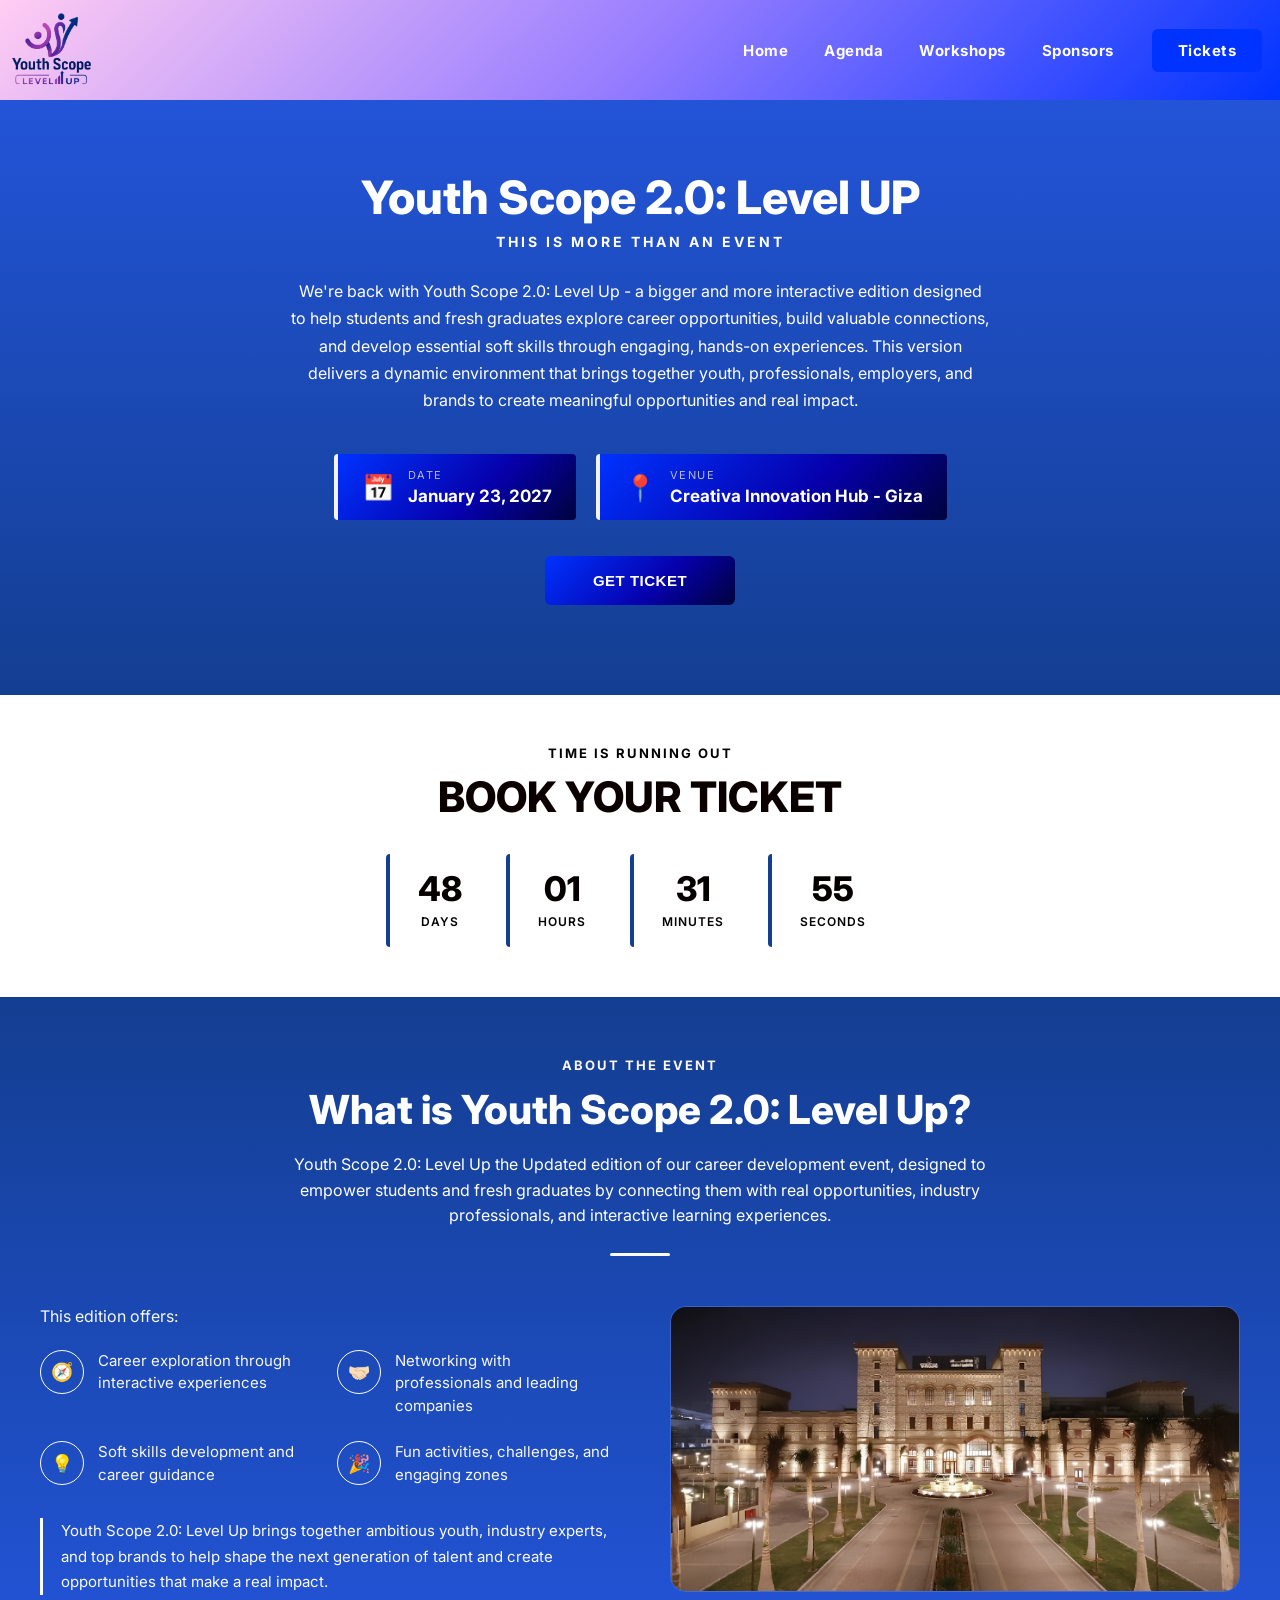
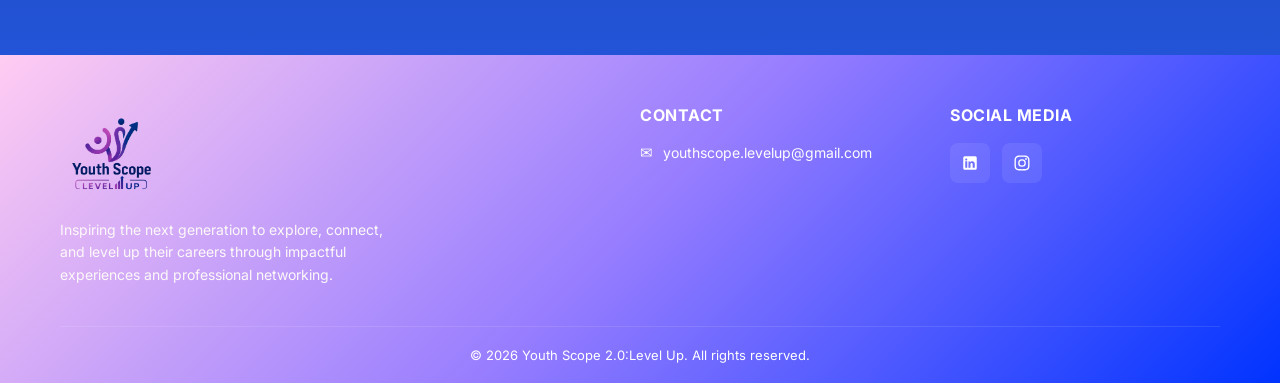
==== index.html @ f7a3f31f "Add files via upload" ====
<!DOCTYPE html>
<html lang="en">
<head>
    <link rel="icon" type="image/png" href="YSlogo.png">
    <meta charset="UTF-8">
    <meta name="viewport" content="width=device-width, initial-scale=1.0">
    <title>Youth Scope 2.0:Level Up</title>
    <link rel="stylesheet" href="homestyle.css">
    <link href="https://fonts.googleapis.com/css2?family=Inter:wght@400;600;700;800&display=swap" rel="stylesheet">
</head>
<body class="body">
<!-- header = logo + agenda + sponsors + tickets  -->
   <header>
    <img src="YSlogo.png" alt="Youth Scope: Level Up" class="eventlogo">
  <button class="menu-toggle" id="menuToggle">☰</button>
  <nav class="nav-links" id="navLinks">
    <a href="index.html"><h4>Home</h4></a>
    <a href="agenda.html"><h4>Agenda</h4></a>
    <a href="workshops.html"><h4>Workshops</h4></a>
    <a href="sponsors.html"><h4>Sponsors</h4></a>
    <a href="tickets.html"><h4>Tickets</h4></a>
  </nav>
</header>
<div class="hero-section-wrapper">
  <section class="hero-section">
    <div class="hero-content">
      

      <h1 class="hero-title">Youth Scope 2.0: Level UP</h1>
      <p class="hero-subtitle">THIS IS MORE THAN AN EVENT</p>

      <p class="hero-description">
        We're back with Youth Scope 2.0: Level Up - a bigger and more interactive
        edition designed to help students and fresh graduates explore career
        opportunities, build valuable connections, and develop essential soft
        skills through engaging, hands-on experiences. This version delivers a
        dynamic environment that brings together youth, professionals,
        employers, and brands to create meaningful opportunities and real impact.
      </p>

      <div class="hero-badges">
        <div class="badge">
          <span class="badge-icon">📅</span>
          <div class="badge-text">
            <span class="badge-label">DATE</span>
            <span class="badge-value">January 23, 2027</span>
          </div>
        </div>

        <div class="badge">
          <span class="badge-icon">📍</span>
          <div class="badge-text">
            <span class="badge-label">VENUE</span>
            <span class="badge-value">Creativa Innovation Hub - Giza</span>
          </div>
        </div>
      </div>

      <button class="ticket-btn" onclick="window.location.href='tickets.html'">GET TICKET</button>
    </div>
  </section>
</div>
<div id="2" class="countdown-section">
  <p class="countdown-label">TIME IS RUNNING OUT</p>
  <h2 class="countdown-title">BOOK YOUR TICKET</h2>

  <div class="countdown-boxes">
    <div class="countdown-box">
      <span class="countdown-number" id="days">00</span>
      <span class="countdown-text">DAYS</span>
    </div>
    <div class="countdown-box">
      <span class="countdown-number" id="hours">00</span>
      <span class="countdown-text">HOURS</span>
    </div>
    <div class="countdown-box">
      <span class="countdown-number" id="minutes">00</span>
      <span class="countdown-text">MINUTES</span>
    </div>
    <div class="countdown-box">
      <span class="countdown-number" id="seconds">00</span>
      <span class="countdown-text">SECONDS</span>
    </div>
  </div>
</div>
<div class="about-section">
  <div class="about-header">
    <p class="about-label">ABOUT THE EVENT</p>
    <h2 class="about-title">What is Youth Scope 2.0: Level Up?</h2>
    <p class="about-subtitle">
      Youth Scope 2.0: Level Up the Updated edition of our career development
      event, designed to empower students and fresh graduates by connecting
      them with real opportunities, industry professionals, and interactive
      learning experiences.
    </p>
    <div class="about-divider"></div>
  </div>

  <div class="about-content">
    <div class="about-text">
      <p class="about-intro">This edition offers:</p>

      <div class="feature-grid">
        <div class="feature-item">
          <div class="feature-icon">🧭</div>
          <p>Career exploration through interactive experiences</p>
        </div>
        <div class="feature-item">
          <div class="feature-icon">🤝🏻</div>
          <p>Networking with professionals and leading companies</p>
        </div>
        <div class="feature-item">
          <div class="feature-icon">💡</div>
          <p>Soft skills development and career guidance</p>
        </div>
        <div class="feature-item">
          <div class="feature-icon">🎉</div>
          <p>Fun activities, challenges, and engaging zones</p>
        </div>
      </div>

      <blockquote class="about-quote">
        Youth Scope 2.0: Level Up  brings together ambitious youth, industry
        experts, and top brands to help shape the next generation of talent
        and create opportunities that make a real impact.
      </blockquote>
    </div>

    <div class="about-image">
      <img src="ysvenue.png" alt="Youth Scope Event" />
    </div>
  </div>
</div>
<!-- footer -->
 <footer class="site-footer">
  <div class="footer-content">
    <div class="footer-col footer-about">
      <img src="YSlogo.png" alt="youth scope" class="footer-logo">
      <p>
        Inspiring the next generation to explore, connect, and level up their careers through impactful experiences and professional networking.
      </p>
    </div>

    <div class="footer-col">
      <h4>CONTACT</h4>
      <p class="footer-contact">
        <span class="icon">✉</span> youthscope.levelup@gmail.com
      </p>
    </div>

    <div class="footer-col">
      <h4>SOCIAL MEDIA</h4>
      <div class="social-icons">
        <a href="#" class="social-icon">
          <svg width="18" height="18" viewBox="0 0 24 24" fill="white"><path d="M19 3a2 2 0 012 2v14a2 2 0 01-2 2H5a2 2 0 01-2-2V5a2 2 0 012-2h14zM8.34 18.34V9.75H5.67v8.59h2.67zM7 8.6c.86 0 1.4-.57 1.4-1.28-.02-.73-.54-1.28-1.38-1.28-.84 0-1.4.55-1.4 1.28 0 .71.54 1.28 1.36 1.28H7zm11.34 9.74v-4.79c0-2.56-1.37-3.76-3.2-3.76-1.47 0-2.13.81-2.5 1.38v-1.18h-2.67c.04.75 0 8.35 0 8.35h2.67v-4.66c0-.25.02-.5.09-.68.2-.5.66-1.03 1.43-1.03 1.01 0 1.41.77 1.41 1.9v4.47h2.77z"/></svg>
        </a>
        <a href="https://www.instagram.com/youthscope.levelup" class="social-icon">
          <svg width="18" height="18" viewBox="0 0 24 24" fill="white"><path d="M12 2c-2.72 0-3.06.01-4.12.06-1.06.05-1.79.22-2.43.47-.66.26-1.22.6-1.77 1.16-.56.55-.9 1.11-1.16 1.77-.25.64-.42 1.37-.47 2.43C2 8.94 2 9.28 2 12s.01 3.06.06 4.12c.05 1.06.22 1.79.47 2.43.26.66.6 1.22 1.16 1.77.55.56 1.11.9 1.77 1.16.64.25 1.37.42 2.43.47C8.94 22 9.28 22 12 22s3.06-.01 4.12-.06c1.06-.05 1.79-.22 2.43-.47.66-.26 1.22-.6 1.77-1.16.56-.55.9-1.11 1.16-1.77.25-.64.42-1.37.47-2.43.05-1.06.06-1.4.06-4.12s-.01-3.06-.06-4.12c-.05-1.06-.22-1.79-.47-2.43-.26-.66-.6-1.22-1.16-1.77-.55-.56-1.11-.9-1.77-1.16-.64-.25-1.37-.42-2.43-.47C15.06 2 14.72 2 12 2zm0 1.8c2.67 0 2.99.01 4.04.06.98.04 1.5.21 1.86.35.47.18.8.4 1.15.75.35.35.57.68.75 1.15.14.36.31.88.35 1.86.05 1.05.06 1.37.06 4.04s-.01 2.99-.06 4.04c-.04.98-.21 1.5-.35 1.86-.18.47-.4.8-.75 1.15-.35.35-.68.57-1.15.75-.36.14-.88.31-1.86.35-1.05.05-1.37.06-4.04.06s-2.99-.01-4.04-.06c-.98-.04-1.5-.21-1.86-.35-.47-.18-.8-.4-1.15-.75-.35-.35-.57-.68-.75-1.15-.14-.36-.31-.88-.35-1.86C3.8 14.99 3.8 14.67 3.8 12s.01-2.99.06-4.04c.04-.98.21-1.5.35-1.86.18-.47.4-.8.75-1.15.35-.35.68-.57 1.15-.75.36-.14.88-.31 1.86-.35C9.01 3.8 9.33 3.8 12 3.8zm0 3.06a5.14 5.14 0 100 10.28 5.14 5.14 0 000-10.28zm0 8.48a3.34 3.34 0 110-6.68 3.34 3.34 0 010 6.68zm6.54-8.68a1.2 1.2 0 11-2.4 0 1.2 1.2 0 012.4 0z"/></svg>
        </a>
      </div>
    </div>
  </div>

  <div class="footer-bottom">
    <p>© 2026 Youth Scope 2.0:Level Up. All rights reserved.</p>
  </div>
</footer>
<script src="homescript.js"></script>
<script>
  document.getElementById("menuToggle")?.addEventListener("click", function () {
    document.getElementById("navLinks")?.classList.toggle("active");
  });
</script>
</body>
</html>
---- homestyle.css ----
* {
  margin: 0;
  padding: 0;
  box-sizing: border-box;
}

html, body {
  width: 100%;
  overflow-x: hidden;
}

body {
  font-family: 'Inter', -apple-system, BlinkMacSystemFont, "Segoe UI", sans-serif;
}
header {
  display: flex;
  align-items: center;
  justify-content: space-between;
background: linear-gradient(135deg, #ffccf2 0%, #977dff 50%, #0033FF 100%);}

.eventlogo {
  height: 100px;
  width: auto;
}

header h4 {
  color: #ffffff;
  font-size: 15px;
  font-weight: 700;
  letter-spacing: 0.5px;
  margin: 0 18px;
  cursor: pointer;
  transition: color 0.2s ease;
}

header h4:hover {
  color: lab(76% 1.76 4.03);
}


.nav-links a:last-child h4 {
  background: #0033FF;
  color: #ffffff;
  padding: 12px 26px;
  border-radius: 6px;
  margin-left: 20px;
}

.nav-links {
  display: flex;
  align-items: center;
}

.hero-section-wrapper {
  width: 100%;
  background: linear-gradient(180deg, #2354D8 0%, #133E91 100%);
}


.hero-section {
  text-align: center;
  padding: 70px 20px 90px;
  max-width: 900px;
  margin: 0 auto;
}

.hero-tag {
  display: inline-block;
  background: #ff7a1a;
  color: #ffffff;
  font-size: 12px;
  font-weight: 700;
  letter-spacing: 1px;
  padding: 8px 18px;
  border-radius: 4px;
  margin-bottom: 24px;
}
.hero-title {
  font-size: 46px;
  font-weight: 800;
  color: #ffffff;
  margin: 0 0 8px;
  line-height: 1.2;
}

.hero-subtitle {
  font-size: 14px;
  font-weight: 700;
  letter-spacing: 3px;
  color: #ffffff;
  margin-bottom: 28px;
}

.hero-description {
  color: #ffffff;
  font-size: 16px;
  line-height: 1.7;
  max-width: 700px;
  margin: 0 auto 40px;
}
.hero-badges {
  display: flex;
  justify-content: center;
  flex-wrap: wrap;
  gap: 20px;
  margin-bottom: 36px;
}
.badge {
  display: flex;
  align-items: center;
  gap: 14px;
  background: linear-gradient(135deg, #0033FF 0%, #0600AB 100%);
  border-left: 4px solid #ff7a1a;
  padding: 14px 24px;
  border-radius: 4px;
}

.badge-icon {
  font-size: 26px;
}

.badge-text {
  display: flex;
  flex-direction: column;
  text-align: left;
}

.badge-label {
  font-size: 11px;
  letter-spacing: 1.5px;
  color: #b8bcc8;
  text-transform: uppercase;
  margin-bottom: 4px;
}

.badge-value {
  font-size: 17px;
  font-weight: 700;
  color: #ffffff;
}

.ticket-btn {
  background: linear-gradient(135deg, #0033FF, #2354D8);
  color: #ffffff;
  font-weight: 700;
  font-size: 15px;
  letter-spacing: 0.5px;
  border: none;
  padding: 16px 48px;
  border-radius: 6px;
  cursor: pointer;
  transition: background 0.2s ease, transform 0.15s ease;
}

.ticket-btn:hover {
  transform: translateY(-2px);
}


.event-info-section {
  display: flex;
  flex-direction: column;
  align-items: center;
  gap: 32px;
  padding: 40px 20px;
}

.info-badges {
  display: flex;
  flex-wrap: wrap;
  justify-content: center;
  gap: 20px;
}

.badge {
  display: flex;
  align-items: center;
  gap: 14px;
  background: linear-gradient(135deg, #0033FF 0%, #0600AB 60%, #00033D 100%);
  border-left: 4px solid #f5f2f2;
  padding: 14px 24px;
  border-radius: 4px;
  backdrop-filter: blur(4px);
}

.badge-icon {
  font-size: 26px;
}

.badge-text {
  display: flex;
  flex-direction: column;
}

.badge-label {
  font-size: 11px;
  letter-spacing: 1.5px;
  color: #b8bcc8;
  text-transform: uppercase;
  margin-bottom: 4px;
}

.badge-value {
  font-size: 17px;
  font-weight: 700;
  color: #ffffff;
}

.ticket-btn {
  background:linear-gradient(135deg, #0033FF 0%, #0600AB 60%, #00033D 100%);
  color: #ffffff;
  font-weight: 700;
  font-size: 15px;
  letter-spacing: 0.5px;
  border: none;
  padding: 16px 48px;
  border-radius: 6px;
  cursor: pointer;
  transition: background 0.2s ease, transform 0.15s ease;
}

.ticket-btn:hover {
  background: #304ce9;
  transform: translateY(-2px);
}

/* counter */
.countdown-section {
  text-align: center;
  padding: 50px 20px;
}

.countdown-label {
  color: #000000;
  font-size: 13px;
  font-weight: 700;
  letter-spacing: 2px;
  margin-bottom: 10px;
}

.countdown-title {
  color: #0a0000;
  font-size: 42px;
  font-weight: 800;
  margin-bottom: 32px;
}

.countdown-boxes {
  display: flex;
  justify-content: center;
  gap: 16px;
  flex-wrap: wrap;
}

.countdown-box {
  background: rgba(255, 255, 255, 0.08);
  border-left: 4px solid #133E91;
  padding: 18px 28px;
  border-radius: 4px;
  min-width: 90px;
  display: flex;
  flex-direction: column;
  align-items: center;
  backdrop-filter: blur(4px);
}

.countdown-number {
  font-size: 34px;
  font-weight: 800;
  color: #050000;
  line-height: 1;
  margin-bottom: 8px;
}

.countdown-text {
  font-size: 12px;
  font-weight: 600;
  letter-spacing: 1px;
  color: #000103;
}

.about-section {
  background: linear-gradient(180deg, #133E91 0%, #2354D8 100%);
  color: #ffffff;
  padding: 60px 40px;
}

.about-header {
  text-align: center;
  max-width: 700px;
  margin: 0 auto 50px;
}

.about-label {
  color: #fcf7f4;
  font-size: 13px;
  font-weight: 700;
  letter-spacing: 2px;
  margin-bottom: 12px;
}

.about-title {
  font-size: 40px;
  font-weight: 800;
  margin-bottom: 18px;
}

.about-subtitle {
  color: #ffffff;
  font-size: 16px;
  line-height: 1.6;
}

.about-divider {
  width: 60px;
  height: 3px;
  background: #fcfbfa;
  margin: 24px auto 0;
  border-radius: 2px;
}

.about-content {
  display: flex;
  gap: 60px;
  max-width: 1200px;
  margin: 0 auto;
  align-items: flex-start;
  flex-wrap: wrap;
}

.about-text {
  flex: 1;
  min-width: 300px;
}

.about-intro {
  color: #f7f8f8;
  font-size: 16px;
  margin-bottom: 24px;
}

.feature-grid {
  display: grid;
  grid-template-columns: 1fr 1fr;
  gap: 24px;
  margin-bottom: 32px;
}

.feature-item {
  display: flex;
  align-items: flex-start;
  gap: 14px;
}

.feature-icon {
  width: 44px;
  height: 44px;
  min-width: 44px;
  border: 1px solid #fcfcfc;
  border-radius: 50%;
  display: flex;
  align-items: center;
  justify-content: center;
  font-size: 18px;
}

.feature-item p {
  color: #f7f7f7;
  font-size: 15px;
  line-height: 1.5;
  margin: 0;
}

.about-quote {
  border-left: 3px solid #fdfdfd;
  padding-left: 18px;
  margin: 0;
  color: #fcfcfc;
  font-size: 15px;
  line-height: 1.7;
  font-style: normal;
}

.about-image {
  flex: 1;
  min-width: 300px;
}

.about-image img {
  width: 100%;
  height: 100%;
  object-fit: cover;
  border-radius: 16px;
  border: 1px solid rgba(255, 255, 255, 0.15);
  display: block;
}

@media (max-width: 700px) {
  .feature-grid {
    grid-template-columns: 1fr;
  }
}
/* footer */
.site-footer {
background: linear-gradient(135deg, #ffccf2 0%, #977dff 50%, #0033FF 100%);
  padding: 50px 60px 0;
  color: #ffffff;
}

.footer-content {
  display: flex;
  justify-content: space-between;
  flex-wrap: wrap;
  gap: 40px;
  padding-bottom: 40px;
}

.footer-col {
  flex: 1;
  min-width: 220px;
}

.footer-about {
  flex: 2;
  min-width: 280px;
}

.footer-logo {
  height: 100px;
  margin-bottom: 10px;
}

.footer-about p {
  color: #fdf9f9;
  font-size: 14px;
  line-height: 1.6;
  max-width: 340px;
}

.footer-col h4 {
  font-size: 16px;
  font-weight: 700;
  letter-spacing: 0.5px;
  margin-bottom: 18px;
}

.footer-contact {
  display: flex;
  align-items: center;
  gap: 10px;
  color: #fdfdfd;
  font-size: 14px;
}

.footer-contact .icon {
  font-size: 15px;
}

.social-icons {
  display: flex;
  gap: 12px;
}

.social-icon {
  width: 40px;
  height: 40px;
  background: rgba(255, 255, 255, 0.08);
  border-radius: 8px;
  display: flex;
  align-items: center;
  justify-content: center;
  transition: background 0.2s ease;
}

.social-icon:hover {
  background: rgba(255, 255, 255, 0.18);
}

.footer-bottom {
  border-top: 1px solid rgba(255, 255, 255, 0.1);
  padding: 20px 0;
  text-align: center;
}

.footer-bottom p {
  color: #ffffff;
  font-size: 13px;
  margin: 0;
}
/* ============================================================
   MOBILE RESPONSIVE - shared across all pages
   ============================================================ */

/* Nav links should not look like plain blue links */
header nav a {
  text-decoration: none;
}

.menu-toggle {
  display: none;
  background: none;
  border: none;
  color: #ffffff;
  font-size: 26px;
  cursor: pointer;
}

@media (max-width: 768px) {
  header {
    flex-wrap: wrap;
    padding: 12px 20px;
  }

  .eventlogo {
    height: 55px;
  }

  .menu-toggle {
    display: block;
  }

  .nav-links {
    display: none;
    flex-direction: column;
    width: 100%;
    margin-top: 12px;
    align-items: flex-start;
  }

  .nav-links.active {
    display: flex;
  }

  .nav-links h4 {
    margin: 10px 0;
  }
}

@media (max-width: 600px) {
  .hero-title {
    font-size: 28px;
  }

  .hero-description {
    font-size: 14px;
  }

  .hero-badges {
    flex-direction: column;
    align-items: center;
  }

  .about-title {
    font-size: 28px;
  }

  .form-container {
    padding: 30px 24px;
    margin: 30px 16px;
  }

  .radio-group {
    flex-direction: column;
    gap: 12px;
  }

  .sponsor-grid {
    gap: 16px;
  }

  .sponsor-card {
    width: 140px;
  }

  .workshops-title,
  .agenda-title {
    font-size: 26px;
  }
}
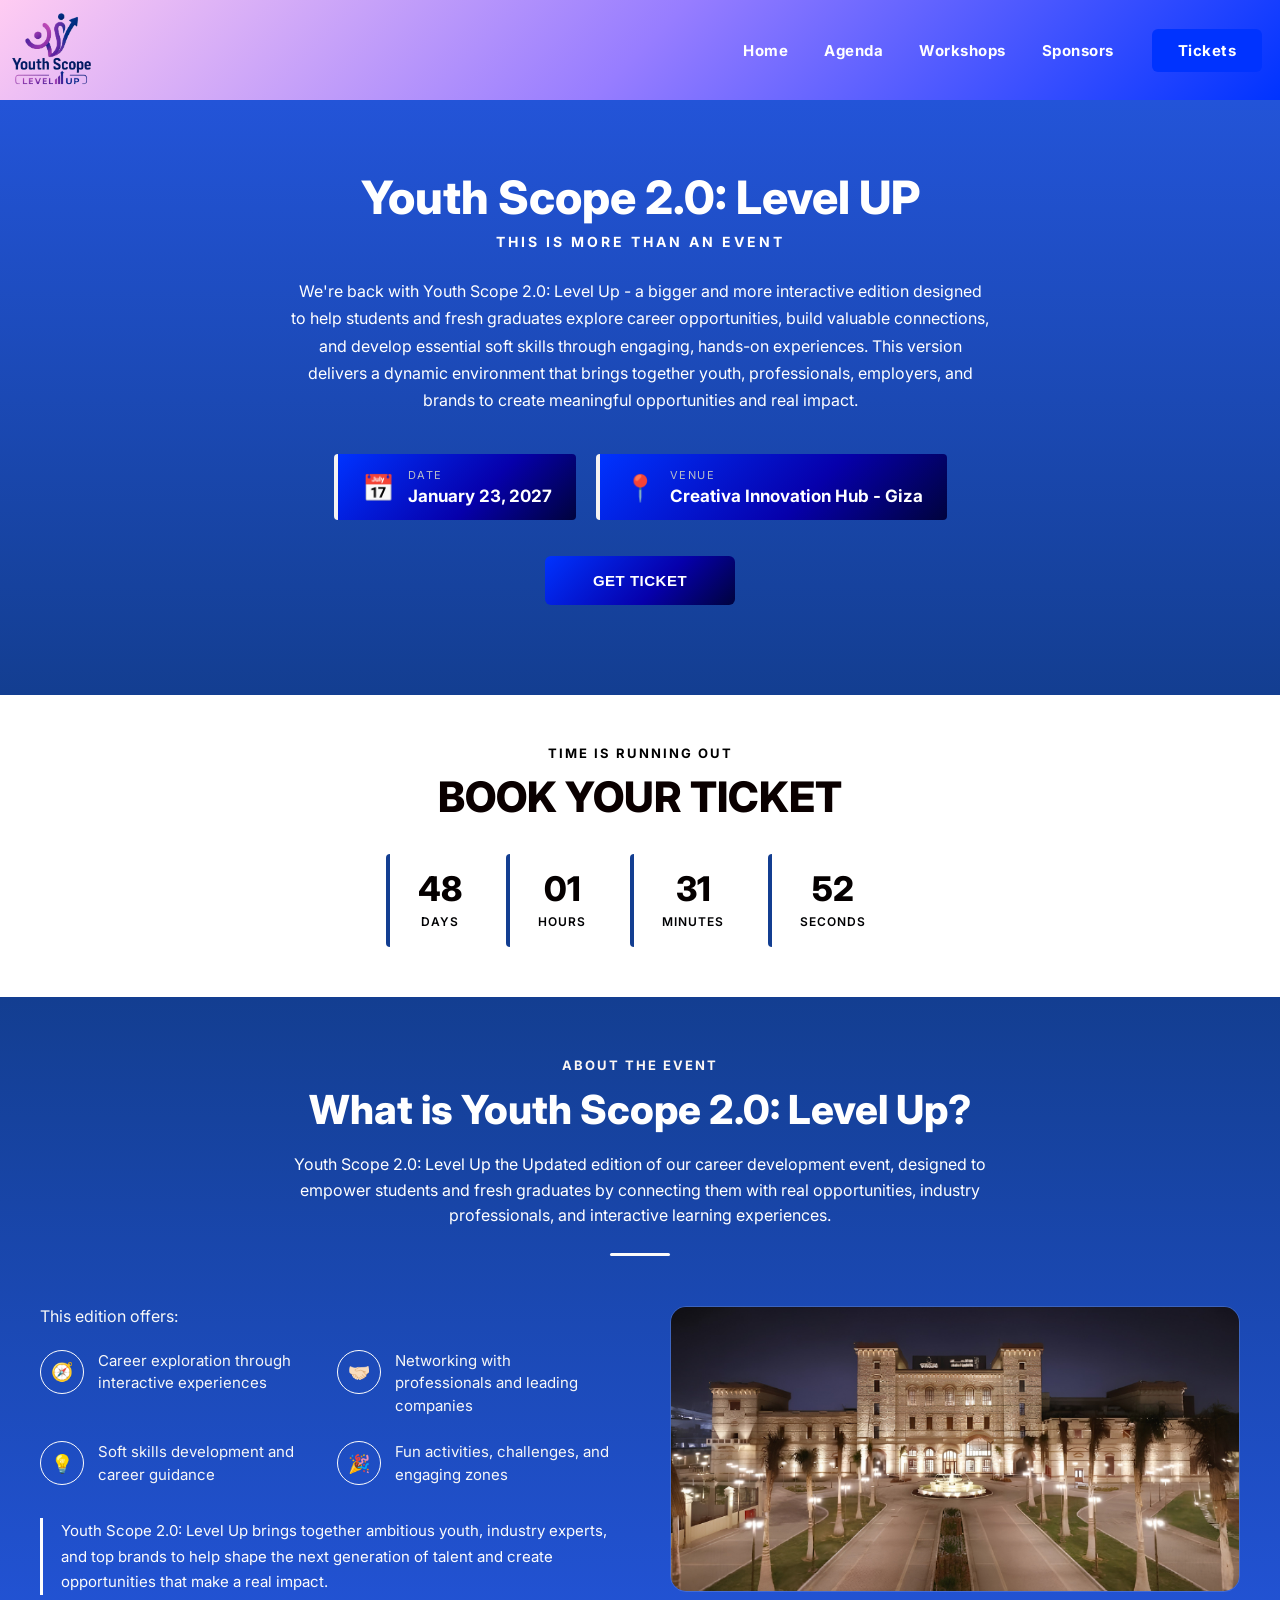
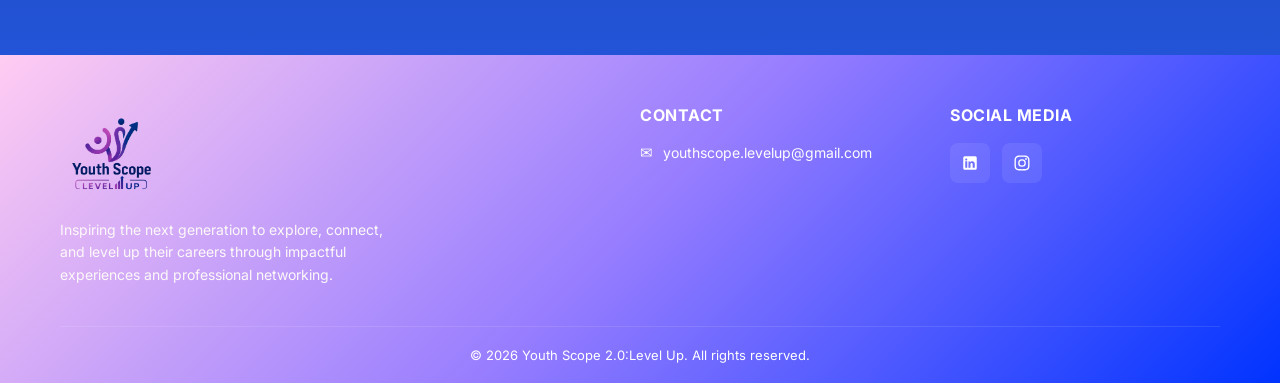
==== commit 304cf7b2: "Update LinkedIn link in footer social icons" ====
--- a/index.html
+++ b/index.html
@@ -151,7 +151,7 @@
     <div class="footer-col">
       <h4>SOCIAL MEDIA</h4>
       <div class="social-icons">
-        <a href="#" class="social-icon">
+        <a href="www.linkedin.com/in/youthscope-levelup" class="social-icon">
           <svg width="18" height="18" viewBox="0 0 24 24" fill="white"><path d="M19 3a2 2 0 012 2v14a2 2 0 01-2 2H5a2 2 0 01-2-2V5a2 2 0 012-2h14zM8.34 18.34V9.75H5.67v8.59h2.67zM7 8.6c.86 0 1.4-.57 1.4-1.28-.02-.73-.54-1.28-1.38-1.28-.84 0-1.4.55-1.4 1.28 0 .71.54 1.28 1.36 1.28H7zm11.34 9.74v-4.79c0-2.56-1.37-3.76-3.2-3.76-1.47 0-2.13.81-2.5 1.38v-1.18h-2.67c.04.75 0 8.35 0 8.35h2.67v-4.66c0-.25.02-.5.09-.68.2-.5.66-1.03 1.43-1.03 1.01 0 1.41.77 1.41 1.9v4.47h2.77z"/></svg>
         </a>
         <a href="https://www.instagram.com/youthscope.levelup" class="social-icon">
@@ -172,4 +172,4 @@
   });
 </script>
 </body>
-</html>+</html>
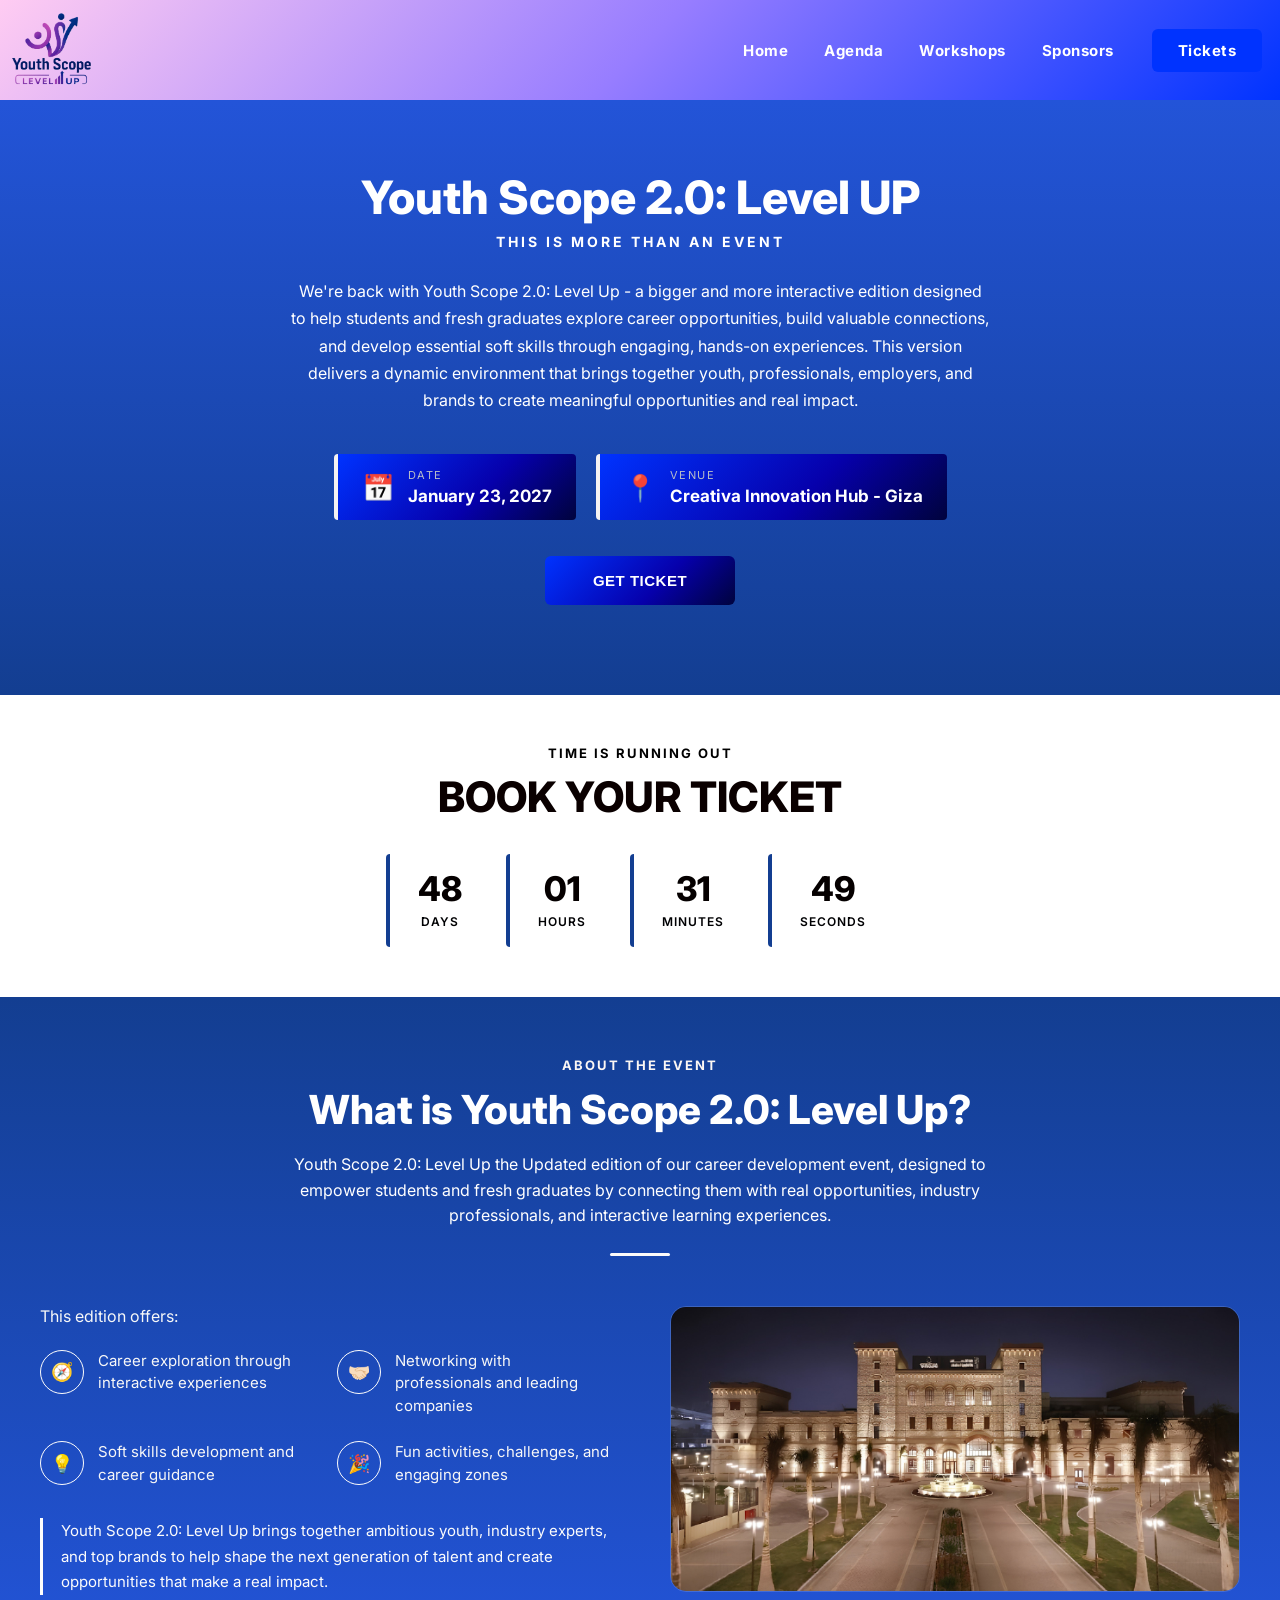
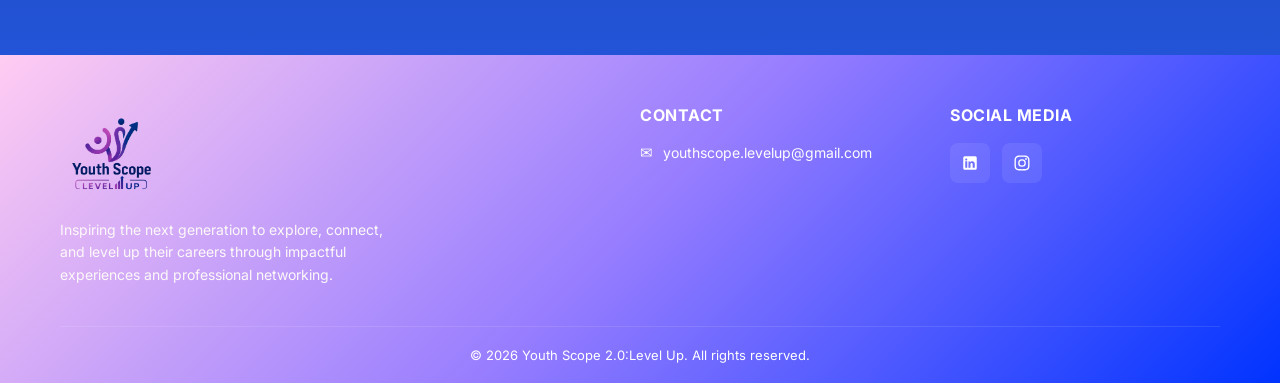
==== commit c3a2cc98: "Fix LinkedIn URL in footer social media links" ====
--- a/index.html
+++ b/index.html
@@ -151,7 +151,7 @@
     <div class="footer-col">
       <h4>SOCIAL MEDIA</h4>
       <div class="social-icons">
-        <a href="www.linkedin.com/in/youthscope-levelup" class="social-icon">
+        <a href="https://www.linkedin.com/in/youthscope-levelup" class="social-icon">
           <svg width="18" height="18" viewBox="0 0 24 24" fill="white"><path d="M19 3a2 2 0 012 2v14a2 2 0 01-2 2H5a2 2 0 01-2-2V5a2 2 0 012-2h14zM8.34 18.34V9.75H5.67v8.59h2.67zM7 8.6c.86 0 1.4-.57 1.4-1.28-.02-.73-.54-1.28-1.38-1.28-.84 0-1.4.55-1.4 1.28 0 .71.54 1.28 1.36 1.28H7zm11.34 9.74v-4.79c0-2.56-1.37-3.76-3.2-3.76-1.47 0-2.13.81-2.5 1.38v-1.18h-2.67c.04.75 0 8.35 0 8.35h2.67v-4.66c0-.25.02-.5.09-.68.2-.5.66-1.03 1.43-1.03 1.01 0 1.41.77 1.41 1.9v4.47h2.77z"/></svg>
         </a>
         <a href="https://www.instagram.com/youthscope.levelup" class="social-icon">
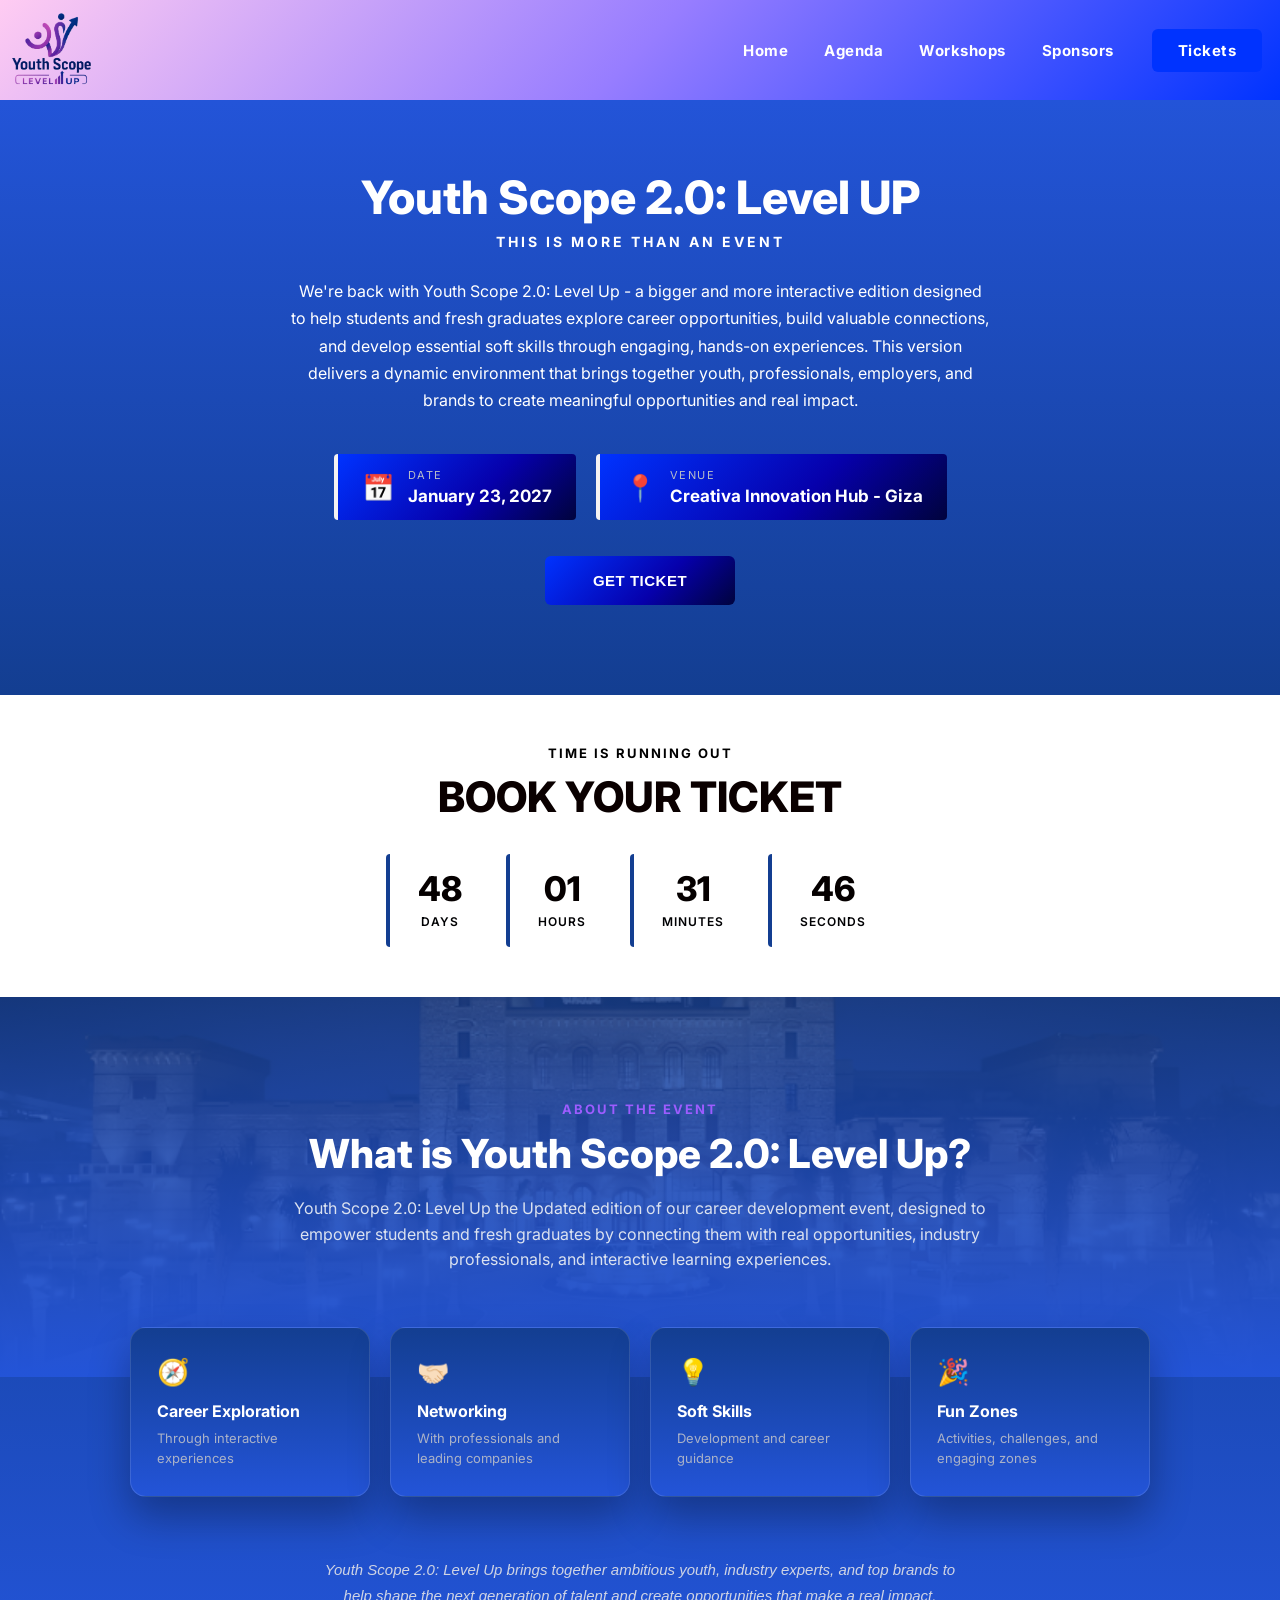
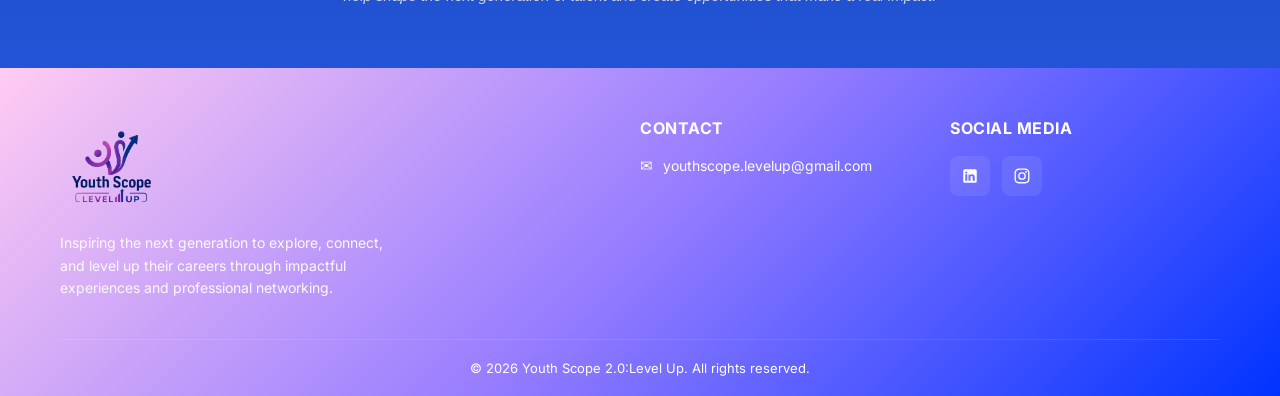
==== commit 521dc7cf: "Add files via upload" ====
--- a/index.html
+++ b/index.html
@@ -84,52 +84,47 @@
   </div>
 </div>
 <div class="about-section">
-  <div class="about-header">
-    <p class="about-label">ABOUT THE EVENT</p>
-    <h2 class="about-title">What is Youth Scope 2.0: Level Up?</h2>
-    <p class="about-subtitle">
-      Youth Scope 2.0: Level Up the Updated edition of our career development
-      event, designed to empower students and fresh graduates by connecting
-      them with real opportunities, industry professionals, and interactive
-      learning experiences.
-    </p>
-    <div class="about-divider"></div>
+  <div class="about-banner">
+    <div class="about-banner-content">
+      <p class="about-label">ABOUT THE EVENT</p>
+      <h2 class="about-title">What is Youth Scope 2.0: Level Up?</h2>
+      <p class="about-subtitle">
+        Youth Scope 2.0: Level Up the Updated edition of our career development
+        event, designed to empower students and fresh graduates by connecting
+        them with real opportunities, industry professionals, and interactive
+        learning experiences.
+      </p>
+    </div>
   </div>
 
-  <div class="about-content">
-    <div class="about-text">
-      <p class="about-intro">This edition offers:</p>
-
-      <div class="feature-grid">
-        <div class="feature-item">
-          <div class="feature-icon">🧭</div>
-          <p>Career exploration through interactive experiences</p>
-        </div>
-        <div class="feature-item">
-          <div class="feature-icon">🤝🏻</div>
-          <p>Networking with professionals and leading companies</p>
-        </div>
-        <div class="feature-item">
-          <div class="feature-icon">💡</div>
-          <p>Soft skills development and career guidance</p>
-        </div>
-        <div class="feature-item">
-          <div class="feature-icon">🎉</div>
-          <p>Fun activities, challenges, and engaging zones</p>
-        </div>
-      </div>
-
-      <blockquote class="about-quote">
-        Youth Scope 2.0: Level Up  brings together ambitious youth, industry
-        experts, and top brands to help shape the next generation of talent
-        and create opportunities that make a real impact.
-      </blockquote>
+  <div class="feature-grid">
+    <div class="feature-card">
+      <div class="feature-icon">🧭</div>
+      <h4>Career Exploration</h4>
+      <p>Through interactive experiences</p>
     </div>
-
-    <div class="about-image">
-      <img src="ysvenue.png" alt="Youth Scope Event" />
+    <div class="feature-card">
+      <div class="feature-icon">🤝🏻</div>
+      <h4>Networking</h4>
+      <p>With professionals and leading companies</p>
+    </div>
+    <div class="feature-card">
+      <div class="feature-icon">💡</div>
+      <h4>Soft Skills</h4>
+      <p>Development and career guidance</p>
+    </div>
+    <div class="feature-card">
+      <div class="feature-icon">🎉</div>
+      <h4>Fun Zones</h4>
+      <p>Activities, challenges, and engaging zones</p>
     </div>
   </div>
+
+  <blockquote class="about-quote">
+    Youth Scope 2.0: Level Up brings together ambitious youth, industry
+    experts, and top brands to help shape the next generation of talent
+    and create opportunities that make a real impact.
+  </blockquote>
 </div>
 <!-- footer -->
  <footer class="site-footer">
@@ -151,7 +146,7 @@
     <div class="footer-col">
       <h4>SOCIAL MEDIA</h4>
       <div class="social-icons">
-        <a href="https://www.linkedin.com/in/youthscope-levelup" class="social-icon">
+        <a href="#" class="social-icon">
           <svg width="18" height="18" viewBox="0 0 24 24" fill="white"><path d="M19 3a2 2 0 012 2v14a2 2 0 01-2 2H5a2 2 0 01-2-2V5a2 2 0 012-2h14zM8.34 18.34V9.75H5.67v8.59h2.67zM7 8.6c.86 0 1.4-.57 1.4-1.28-.02-.73-.54-1.28-1.38-1.28-.84 0-1.4.55-1.4 1.28 0 .71.54 1.28 1.36 1.28H7zm11.34 9.74v-4.79c0-2.56-1.37-3.76-3.2-3.76-1.47 0-2.13.81-2.5 1.38v-1.18h-2.67c.04.75 0 8.35 0 8.35h2.67v-4.66c0-.25.02-.5.09-.68.2-.5.66-1.03 1.43-1.03 1.01 0 1.41.77 1.41 1.9v4.47h2.77z"/></svg>
         </a>
         <a href="https://www.instagram.com/youthscope.levelup" class="social-icon">
@@ -172,4 +167,4 @@
   });
 </script>
 </body>
-</html>
+</html>
--- a/homestyle.css
+++ b/homestyle.css
@@ -280,19 +280,36 @@
 }
 
 .about-section {
+  width: 100%;
   background: linear-gradient(180deg, #133E91 0%, #2354D8 100%);
-  color: #ffffff;
-  padding: 60px 40px;
-}
-
-.about-header {
+}
+
+.about-banner {
+  position: relative;
+  min-height: 380px;
+  background: url('ysvenue.png') center/cover;
+  display: flex;
+  align-items: center;
+  justify-content: center;
   text-align: center;
+  padding: 60px 20px;
+}
+
+.about-banner::before {
+  content: "";
+  position: absolute;
+  inset: 0;
+  background: linear-gradient(180deg, #133e91cc 0%, #2354D8 100%);
+}
+
+.about-banner-content {
+  position: relative;
+  z-index: 2;
   max-width: 700px;
-  margin: 0 auto 50px;
 }
 
 .about-label {
-  color: #fcf7f4;
+  color: #9d5cff;
   font-size: 13px;
   font-weight: 700;
   letter-spacing: 2px;
@@ -300,104 +317,78 @@
 }
 
 .about-title {
+  color: #ffffff;
   font-size: 40px;
   font-weight: 800;
   margin-bottom: 18px;
 }
 
 .about-subtitle {
-  color: #ffffff;
+  color: #dbe2f0;
   font-size: 16px;
   line-height: 1.6;
 }
 
-.about-divider {
-  width: 60px;
-  height: 3px;
-  background: #fcfbfa;
-  margin: 24px auto 0;
-  border-radius: 2px;
-}
-
-.about-content {
-  display: flex;
-  gap: 60px;
-  max-width: 1200px;
-  margin: 0 auto;
-  align-items: flex-start;
+.feature-grid {
+  max-width: 1100px;
+  margin: -50px auto 0;
+  position: relative;
+  z-index: 3;
+  display: flex;
+  gap: 20px;
+  padding: 0 40px 60px;
   flex-wrap: wrap;
-}
-
-.about-text {
+  justify-content: center;
+}
+
+.feature-card {
+  background: linear-gradient(180deg, #133E91 0%, #2354D8 100%);
+  border: 1px solid rgba(255, 255, 255, 0.12);
+  border-radius: 16px;
+  padding: 28px 26px;
   flex: 1;
-  min-width: 300px;
-}
-
-.about-intro {
-  color: #f7f8f8;
+  min-width: 220px;
+  box-shadow: 0 20px 40px rgba(0, 0, 0, 0.3);
+  transition: transform 0.2s ease;
+}
+
+.feature-card:hover {
+  transform: translateY(-4px);
+}
+
+.feature-icon {
+  font-size: 26px;
+  margin-bottom: 14px;
+}
+
+.feature-card h4 {
+  color: #ffffff;
   font-size: 16px;
-  margin-bottom: 24px;
-}
-
-.feature-grid {
-  display: grid;
-  grid-template-columns: 1fr 1fr;
-  gap: 24px;
-  margin-bottom: 32px;
-}
-
-.feature-item {
-  display: flex;
-  align-items: flex-start;
-  gap: 14px;
-}
-
-.feature-icon {
-  width: 44px;
-  height: 44px;
-  min-width: 44px;
-  border: 1px solid #fcfcfc;
-  border-radius: 50%;
-  display: flex;
-  align-items: center;
-  justify-content: center;
-  font-size: 18px;
-}
-
-.feature-item p {
-  color: #f7f7f7;
-  font-size: 15px;
+  margin: 0 0 8px;
+}
+
+.feature-card p {
+  color: #aab2c8;
+  font-size: 13px;
   line-height: 1.5;
   margin: 0;
 }
 
 .about-quote {
-  border-left: 3px solid #fdfdfd;
-  padding-left: 18px;
-  margin: 0;
-  color: #fcfcfc;
+  text-align: center;
+  color: #cfd4e4;
   font-size: 15px;
+  font-style: italic;
+  max-width: 700px;
+  margin: 0 auto;
   line-height: 1.7;
-  font-style: normal;
-}
-
-.about-image {
-  flex: 1;
-  min-width: 300px;
-}
-
-.about-image img {
-  width: 100%;
-  height: 100%;
-  object-fit: cover;
-  border-radius: 16px;
-  border: 1px solid rgba(255, 255, 255, 0.15);
-  display: block;
+  padding: 0 20px 60px;
 }
 
 @media (max-width: 700px) {
   .feature-grid {
-    grid-template-columns: 1fr;
+    flex-direction: column;
+    margin-top: -30px;
   }
 }
 /* footer */
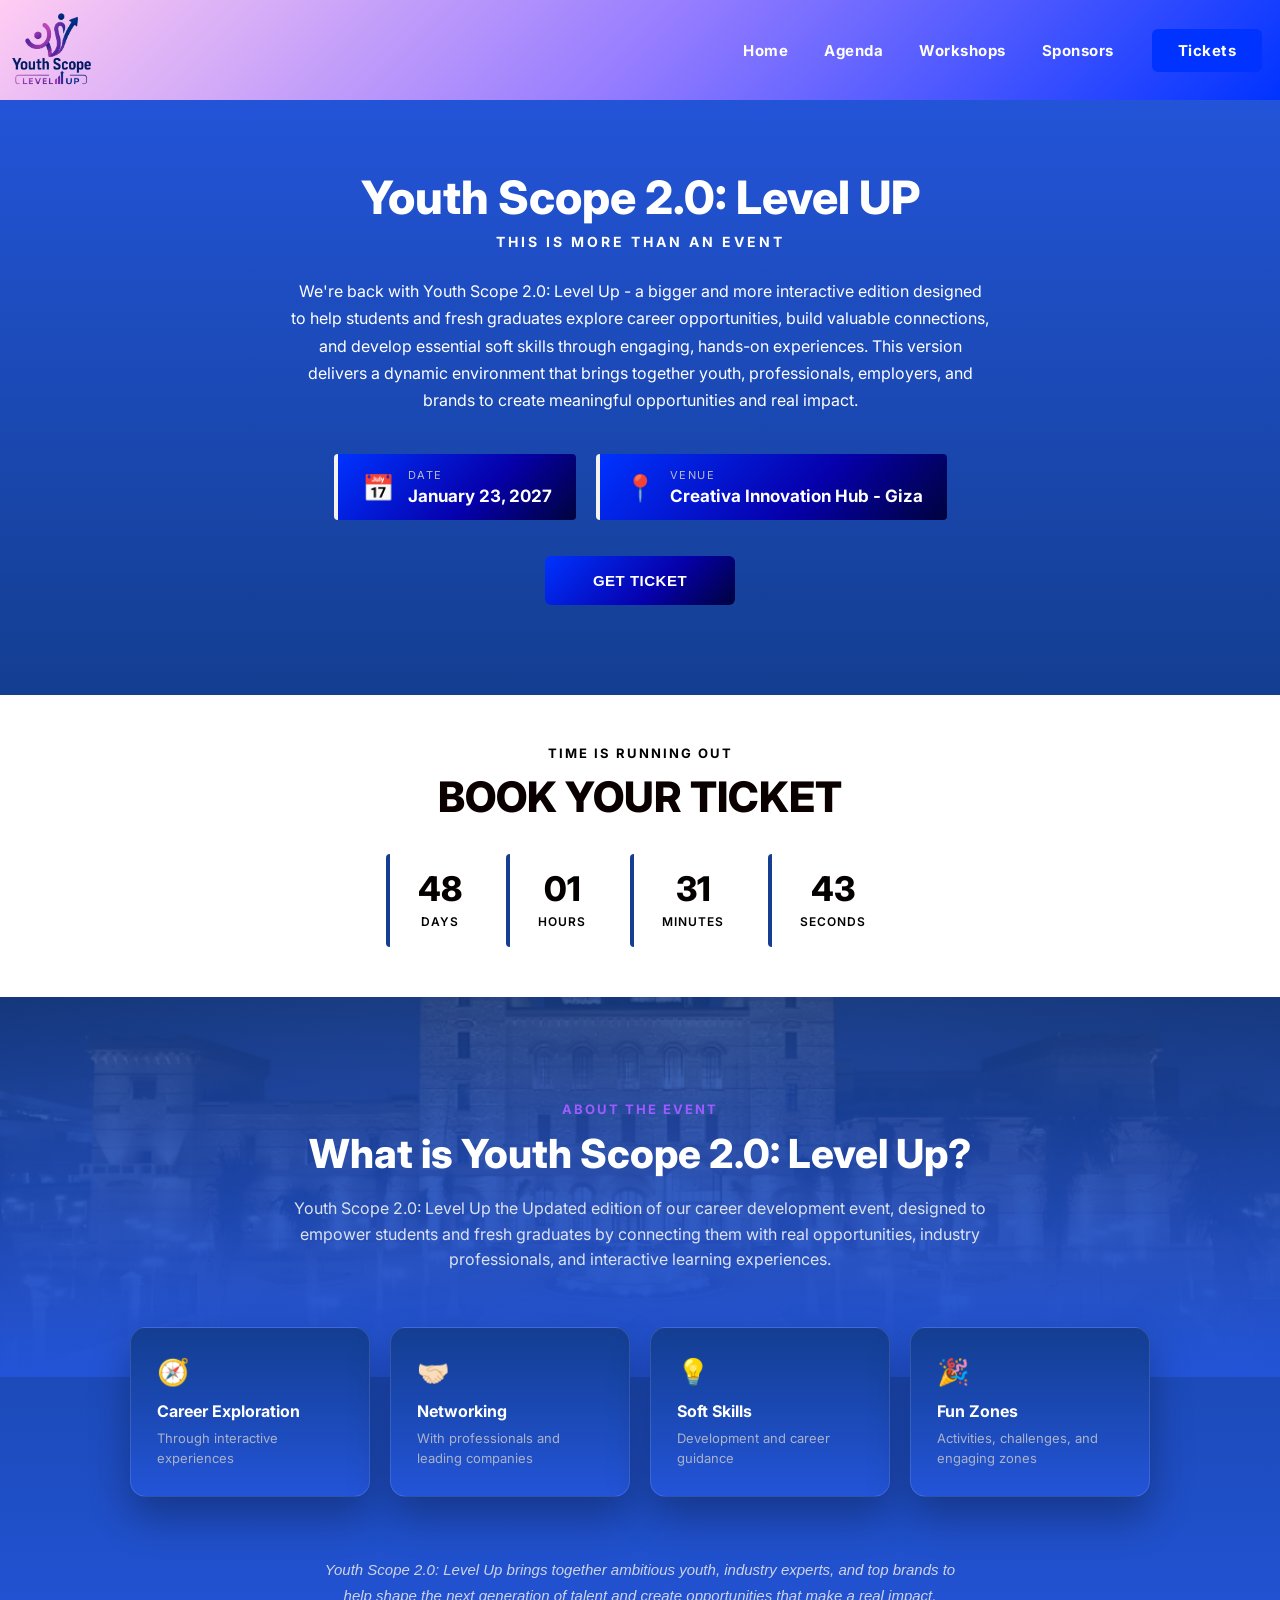
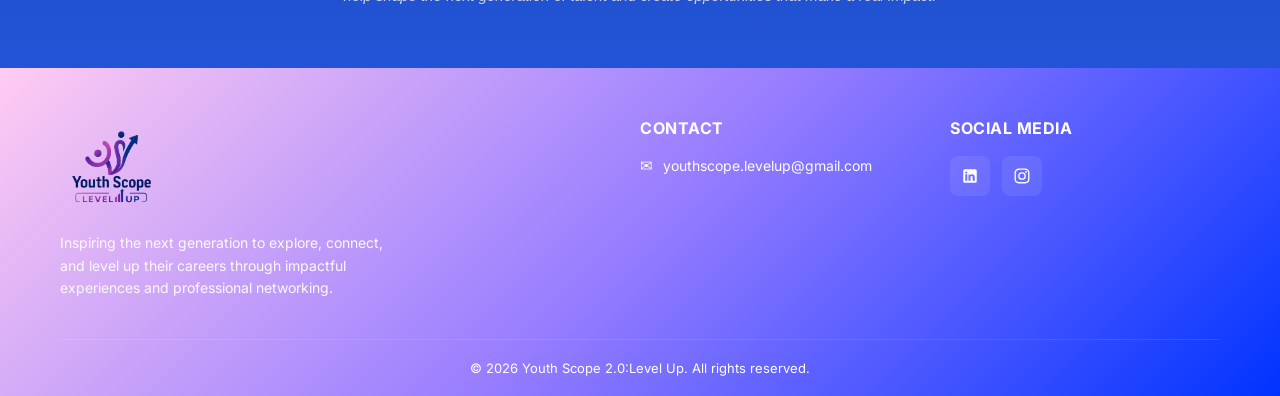
==== commit 117f2f87: "Update index.html" ====
--- a/index.html
+++ b/index.html
@@ -146,7 +146,7 @@
     <div class="footer-col">
       <h4>SOCIAL MEDIA</h4>
       <div class="social-icons">
-        <a href="#" class="social-icon">
+        <a href="www.linkedin.com/in/youthscope-levelup" class="social-icon">
           <svg width="18" height="18" viewBox="0 0 24 24" fill="white"><path d="M19 3a2 2 0 012 2v14a2 2 0 01-2 2H5a2 2 0 01-2-2V5a2 2 0 012-2h14zM8.34 18.34V9.75H5.67v8.59h2.67zM7 8.6c.86 0 1.4-.57 1.4-1.28-.02-.73-.54-1.28-1.38-1.28-.84 0-1.4.55-1.4 1.28 0 .71.54 1.28 1.36 1.28H7zm11.34 9.74v-4.79c0-2.56-1.37-3.76-3.2-3.76-1.47 0-2.13.81-2.5 1.38v-1.18h-2.67c.04.75 0 8.35 0 8.35h2.67v-4.66c0-.25.02-.5.09-.68.2-.5.66-1.03 1.43-1.03 1.01 0 1.41.77 1.41 1.9v4.47h2.77z"/></svg>
         </a>
         <a href="https://www.instagram.com/youthscope.levelup" class="social-icon">
@@ -167,4 +167,4 @@
   });
 </script>
 </body>
-</html>+</html>
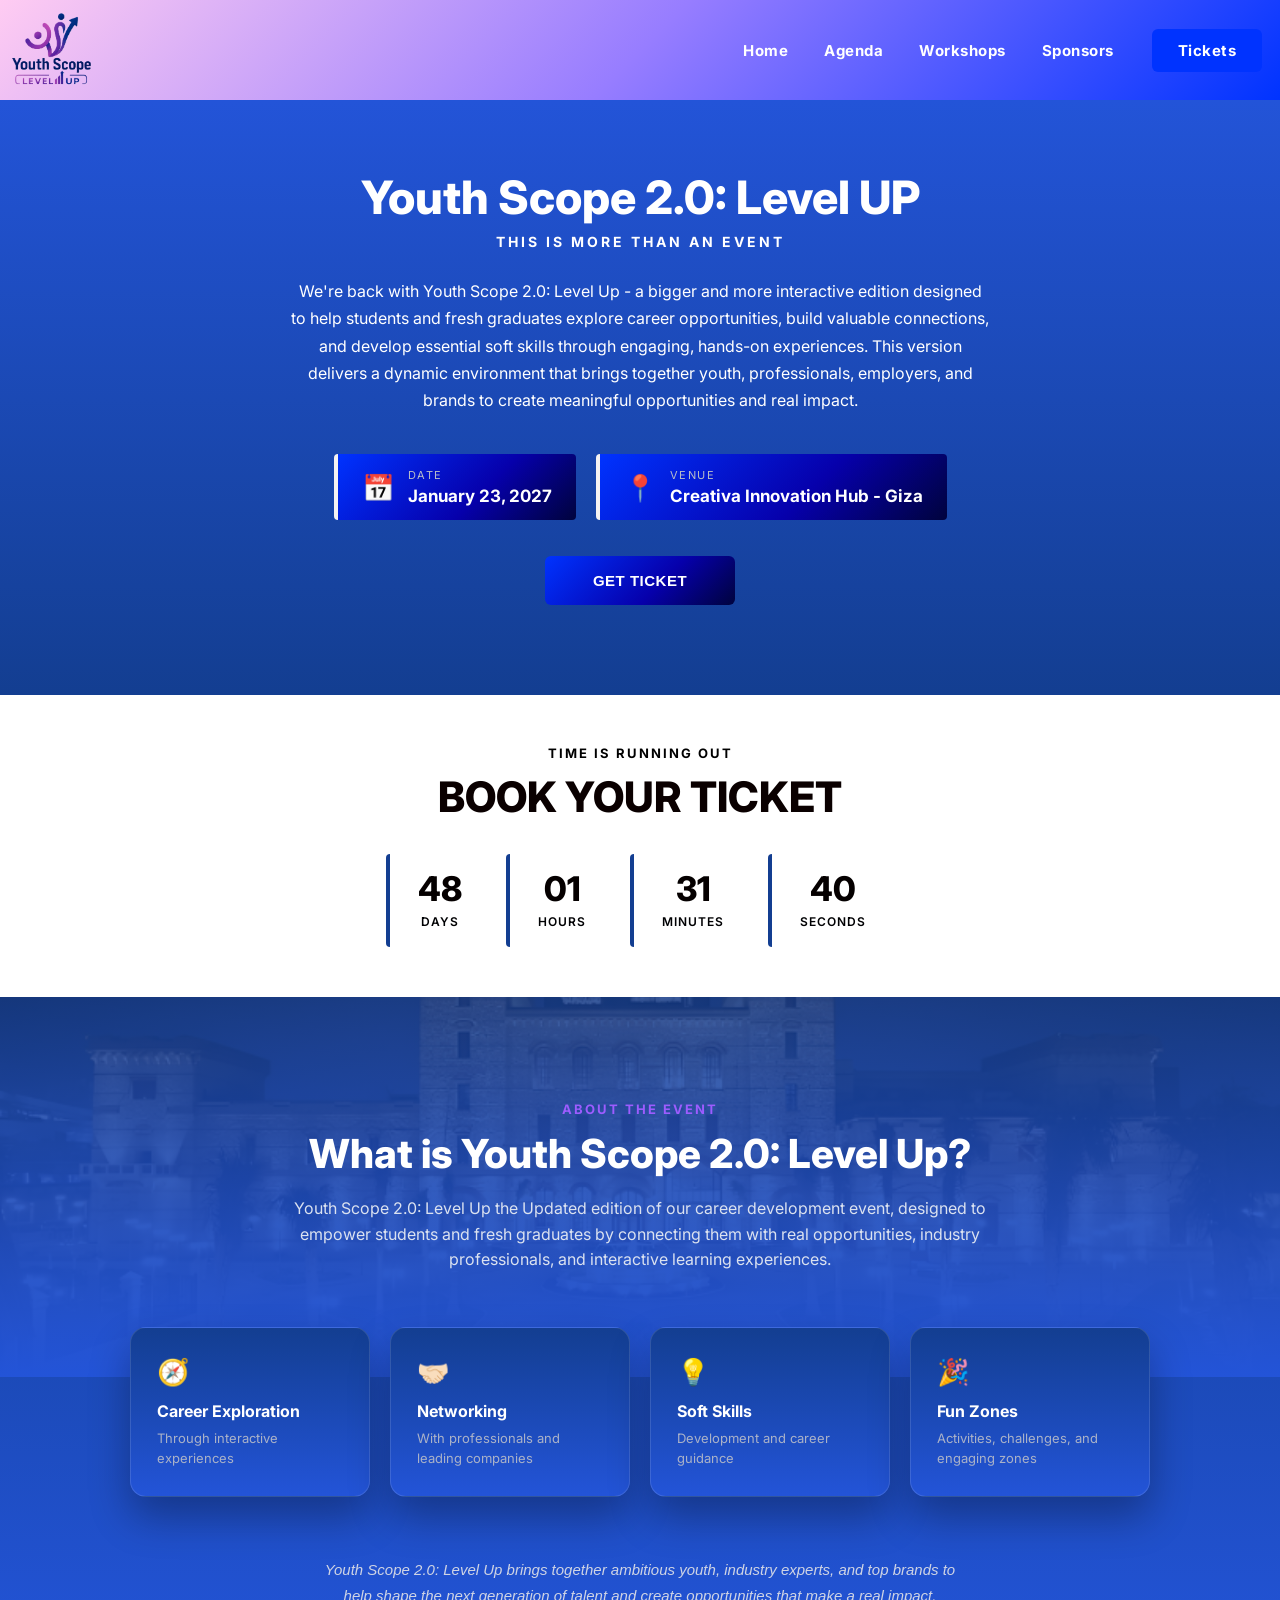
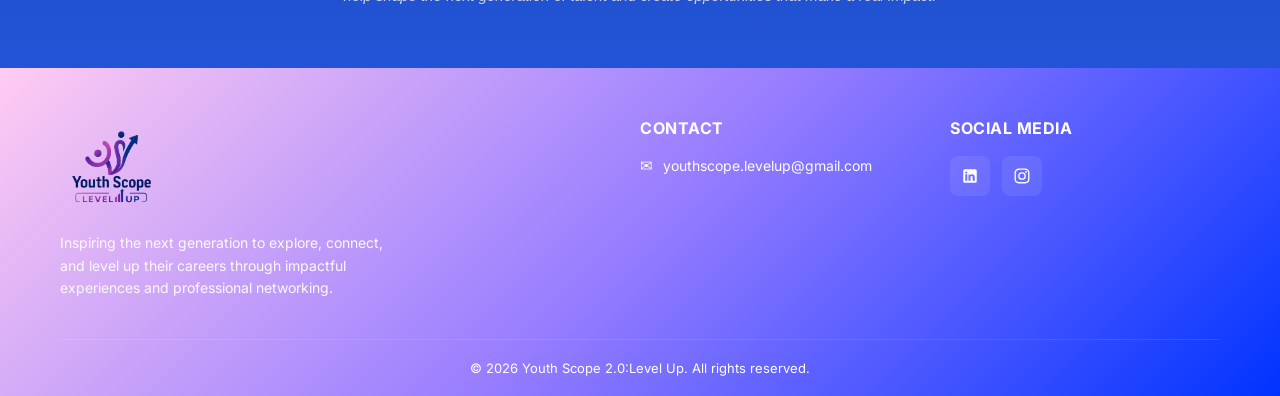
==== commit 9d8af55e: "Update index.html" ====
--- a/index.html
+++ b/index.html
@@ -146,7 +146,7 @@
     <div class="footer-col">
       <h4>SOCIAL MEDIA</h4>
       <div class="social-icons">
-        <a href="www.linkedin.com/in/youthscope-levelup" class="social-icon">
+        <a href="https://www.linkedin.com/in/youthscope-levelup" class="social-icon">
           <svg width="18" height="18" viewBox="0 0 24 24" fill="white"><path d="M19 3a2 2 0 012 2v14a2 2 0 01-2 2H5a2 2 0 01-2-2V5a2 2 0 012-2h14zM8.34 18.34V9.75H5.67v8.59h2.67zM7 8.6c.86 0 1.4-.57 1.4-1.28-.02-.73-.54-1.28-1.38-1.28-.84 0-1.4.55-1.4 1.28 0 .71.54 1.28 1.36 1.28H7zm11.34 9.74v-4.79c0-2.56-1.37-3.76-3.2-3.76-1.47 0-2.13.81-2.5 1.38v-1.18h-2.67c.04.75 0 8.35 0 8.35h2.67v-4.66c0-.25.02-.5.09-.68.2-.5.66-1.03 1.43-1.03 1.01 0 1.41.77 1.41 1.9v4.47h2.77z"/></svg>
         </a>
         <a href="https://www.instagram.com/youthscope.levelup" class="social-icon">
